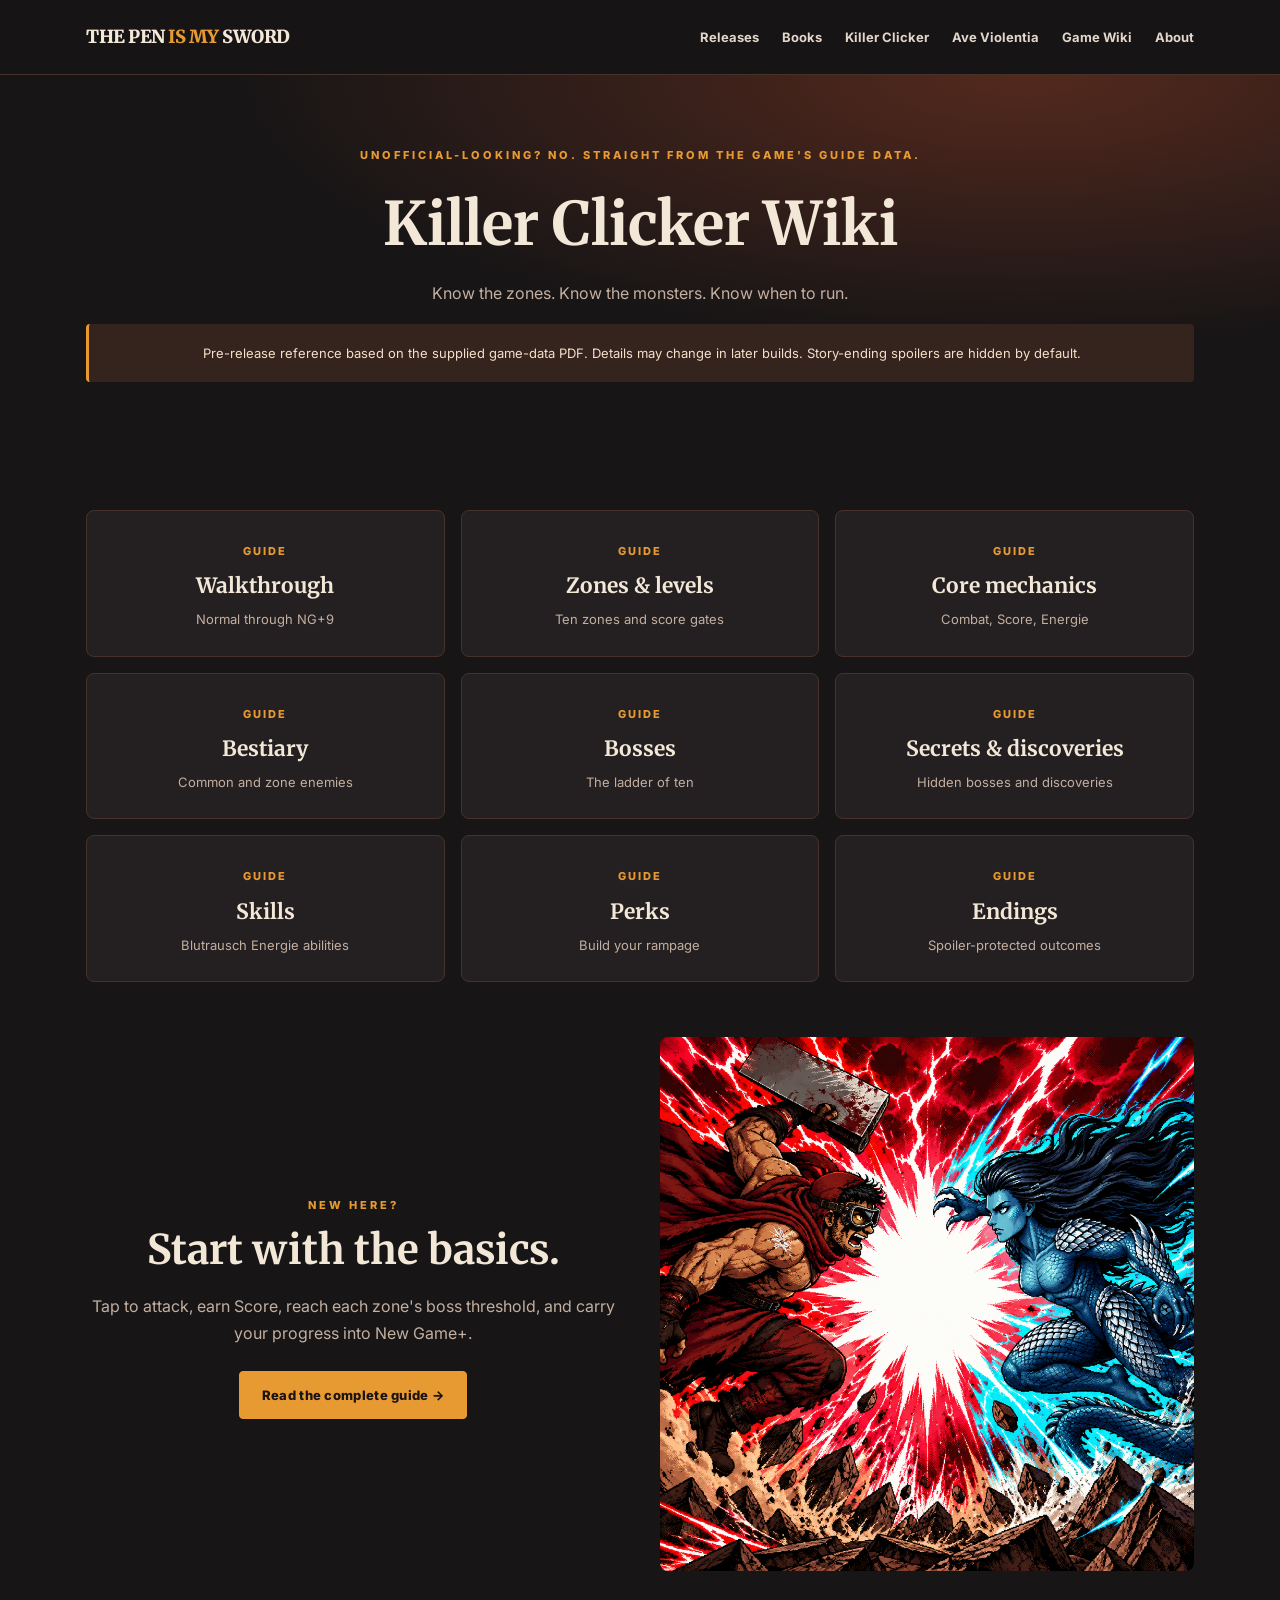
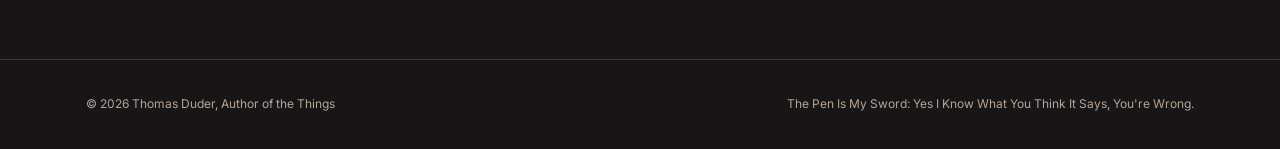
==== wiki/index.html @ efed11b5 "Add files via upload Adding wikiiiiiii!" ====
<!doctype html><html lang="en"><head><meta charset="utf-8"><meta name="viewport" content="width=device-width,initial-scale=1"><meta name="theme-color" content="#171516"><meta name="description" content="Thomas Duder, Author of the Things. Stories, games, music, and more."><title>Killer Clicker Wiki | The Pen Is My Sword</title><link rel="stylesheet" href="../style.css"></head><body><header class="nav"><div class="wrap navin"><a class="brand" href="../">THE PEN <em>IS MY</em> SWORD</a><nav class="links"><a href="../#releases">Releases</a><a href="../#books">Books</a><a href="../killer-clicker.html">Killer Clicker</a><a href="../ave-violentia.html">Ave Violentia</a><a href="../wiki/">Game Wiki</a><a href="../about.html">About</a></nav></div></header><div class="pagehero"><div class="wrap"><span class="eyebrow">Unofficial-looking? No. Straight from the game's guide data.</span><h1>Killer Clicker Wiki</h1><p>Know the zones. Know the monsters. Know when to run.</p><div class="notice small">Pre-release reference based on the supplied game-data PDF. Details may change in later builds. Story-ending spoilers are hidden by default.</div></div></div><section><div class="wrap"><div class="wiki-grid"><a class="tile" href="guide.html#walkthrough"><span class="label">Guide</span><h3>Walkthrough</h3><p>Normal through NG+9</p></a><a class="tile" href="guide.html#zones"><span class="label">Guide</span><h3>Zones & levels</h3><p>Ten zones and score gates</p></a><a class="tile" href="guide.html#mechanics"><span class="label">Guide</span><h3>Core mechanics</h3><p>Combat, Score, Energie</p></a><a class="tile" href="guide.html#bestiary"><span class="label">Guide</span><h3>Bestiary</h3><p>Common and zone enemies</p></a><a class="tile" href="guide.html#bosses"><span class="label">Guide</span><h3>Bosses</h3><p>The ladder of ten</p></a><a class="tile" href="guide.html#hidden"><span class="label">Guide</span><h3>Secrets & discoveries</h3><p>Hidden bosses and discoveries</p></a><a class="tile" href="guide.html#skills"><span class="label">Guide</span><h3>Skills</h3><p>Blutrausch Energie abilities</p></a><a class="tile" href="guide.html#perks"><span class="label">Guide</span><h3>Perks</h3><p>Build your rampage</p></a><a class="tile" href="guide.html#endings"><span class="label">Guide</span><h3>Endings</h3><p>Spoiler-protected outcomes</p></a></div><div style="margin-top:55px" class="wide"><div><span class="eyebrow">New here?</span><h2>Start with the basics.</h2><p>Tap to attack, earn Score, reach each zone's boss threshold, and carry your progress into New Game+.</p><a class="btn" href="guide.html">Read the complete guide →</a></div><img src="../assets/clash.png" alt="Killer Clicker promotional battle art"></div></div></section><footer class="footer"><div class="wrap"><span>© 2026 Thomas Duder, Author of the Things</span><span>The Pen Is My Sword: Yes I Know What You Think It Says, You're Wrong.</span></div></footer></body></html>
---- style.css ----
@import url('https://fonts.googleapis.com/css2?family=Merriweather:wght@400;700;900&family=Inter:wght@400;500;600;700;800&display=swap');:root{--bg:#171516;--panel:#242022;--ink:#f3e8d8;--muted:#c3afa0;--gold:#e89a32;--red:#aa3736}*{box-sizing:border-box}html{scroll-behavior:smooth}body{margin:0;background:var(--bg);color:var(--ink);font:16px/1.7 Inter,Arial,sans-serif}a{color:inherit}a:hover{color:var(--gold)}.wrap{max-width:1160px;margin:auto;padding:0 26px}.nav{position:sticky;top:0;z-index:20;background:#171516f0;border-bottom:1px solid #44332b;backdrop-filter:blur(12px)}.navin{display:flex;align-items:center;justify-content:space-between;gap:16px;min-height:74px}.brand{font-family:Merriweather,Georgia,serif;font-size:18px;font-weight:900;text-decoration:none;letter-spacing:-.5px}.brand em{color:var(--gold);font-style:normal}.links{display:flex;gap:23px;flex-wrap:wrap}.links a{font-size:13px;text-decoration:none;color:#e3d6ca;font-weight:700}.links a:hover{color:var(--gold)}.hero{position:relative;padding:115px 0 90px;overflow:hidden;background:radial-gradient(ellipse at 70% 0%,#602b1b 0%,transparent 48%),linear-gradient(145deg,#24191a,#171516 70%)}.eyebrow{text-transform:uppercase;letter-spacing:3px;font-size:11px;font-weight:800;color:var(--gold)}h1,h2,h3{font-family:Merriweather,Georgia,serif;line-height:1.22}h1{font-size:clamp(40px,6vw,77px);max-width:900px;margin:20px 0}h2{font-size:clamp(28px,3.2vw,44px);margin:8px 0 18px}h3{font-size:21px;margin:10px 0}p{color:var(--muted)}.hero p{font-size:clamp(16px,2vw,20px)}.rule{height:4px;width:82px;background:var(--gold);margin:24px 0;border-radius:9px}.btn{display:inline-block;border:1px solid var(--gold);background:var(--gold);color:#1b1412!important;font-weight:800;text-decoration:none;padding:12px 22px;border-radius:4px;font-size:13px;letter-spacing:.3px}.btn:hover{background:#ffb950}.btn.secondary{background:transparent;color:var(--ink)!important;border-color:#79614e}.btn.secondary:hover{border-color:var(--gold)}.actions{display:flex;gap:12px;flex-wrap:wrap;margin-top:27px}section{padding:88px 0}.sectionhead{margin-bottom:30px}.duo{display:grid;grid-template-columns:1fr 1fr;gap:24px}.feature{background:var(--panel);border:1px solid #44302c;border-radius:9px;overflow:hidden;display:flex;flex-direction:column}.feature img{width:100%;height:360px;object-fit:cover;display:block}.feature.game img{object-position:center 35%}.feature.album img{object-fit:contain;background:#120d0e;padding:16px}.feature .content{padding:28px;flex:1;display:flex;flex-direction:column;align-items:flex-start}.feature .content p{flex:1}.label{font-size:11px;letter-spacing:2px;color:var(--gold);font-weight:800;text-transform:uppercase}.books{background:#201a1a;border-block:1px solid #483027}.bookgrid{display:grid;grid-template-columns:200px 1fr 200px 1fr;gap:22px;align-items:center}.bookgrid img{width:100%;border-radius:4px;box-shadow:0 16px 35px #0008}.bookgrid h3{font-size:20px}.wide{display:grid;grid-template-columns:1fr 1fr;gap:40px;align-items:center}.wide img{width:100%;border-radius:8px}.footer{border-top:1px solid #483027;padding:34px 0;font-size:12px;color:#b6a498}.footer .wrap{display:flex;justify-content:space-between;gap:20px;flex-wrap:wrap}.notice{background:#35231e;border-left:3px solid var(--gold);padding:18px 22px;border-radius:4px;color:#f5dfc8}.pagehero{padding:65px 0 40px;background:radial-gradient(ellipse at 80% 0%,#54291d,transparent 55%)}.pagehero h1{font-size:clamp(35px,5vw,60px)}.simple{max-width:760px}.wiki-grid{display:grid;grid-template-columns:repeat(3,1fr);gap:16px}.tile{display:block;padding:25px;background:var(--panel);border:1px solid #47322a;border-radius:8px;text-decoration:none}.tile:hover{border-color:var(--gold);color:var(--ink)}.tile p{font-size:13px;margin:8px 0 0}.wiki-body{padding:45px 0 90px}.wiki-body h2{margin-top:52px;border-bottom:1px solid #5b4032;padding-bottom:12px}.wiki-body h3{margin-top:32px}table{border-collapse:collapse;width:100%;font-size:14px;margin:20px 0 35px}th{text-align:left;color:var(--gold);background:#302323}th,td{padding:11px 13px;border-bottom:1px solid #493730;vertical-align:top}tr:nth-child(even) td{background:#201c1d}.tablewrap{overflow-x:auto}details{border:1px solid #7d493a;padding:22px;border-radius:8px;background:#261a1b;margin:24px 0}summary{cursor:pointer;color:#f1b98b;font-weight:800}.small{font-size:13px}.tag{display:inline-block;color:#f1bc7a;border:1px solid #81512c;border-radius:3px;font-size:11px;padding:3px 8px;margin-bottom:12px}.credits{font-size:12px;color:#ab9484}@media(max-width:800px){.links{gap:10px}.navin{align-items:flex-start;flex-direction:column;padding:17px 0}.hero{padding:75px 0}.duo,.wide{grid-template-columns:1fr}.bookgrid{grid-template-columns:120px 1fr;gap:16px}.wiki-grid{grid-template-columns:1fr 1fr}.feature img{height:310px}}@media(max-width:520px){.wrap{padding:0 18px}.links a{font-size:11px}.wiki-grid{grid-template-columns:1fr}.bookgrid{grid-template-columns:105px 1fr}.bookgrid h3{font-size:16px}.bookgrid p{font-size:13px}section{padding:55px 0}}
/* V2: centered editorial headings and refined responsive layout */
.hero .wrap,.pagehero .wrap,.sectionhead{text-align:center}
.hero h1,.pagehero h1{margin-left:auto;margin-right:auto}
.hero .rule{margin:24px auto}
.hero .actions{justify-content:center}
.sectionhead{max-width:850px;margin-left:auto;margin-right:auto;margin-bottom:36px}
.feature .content{align-items:center;text-align:center}
.feature .content .btn{margin-top:auto}
.bookgrid h3,.bookgrid .label{text-align:center}
.bookgrid>div{text-align:center}
.wide>div{text-align:center}
.wide>div .btn{margin-top:8px}
.wiki-grid .tile{text-align:center}
.wiki-body h2{text-align:center}
@media(max-width:900px){.navin{justify-content:center;flex-wrap:wrap;padding:12px 0}.links{justify-content:center;gap:12px 18px}.hero{padding:88px 0 72px}.feature img{height:300px}.bookgrid{grid-template-columns:160px 1fr 160px 1fr;gap:16px}}
@media(max-width:700px){.navin{flex-direction:column;align-items:center}.brand{text-align:center}.links{justify-content:center}.duo,.wide{grid-template-columns:1fr}.bookgrid{grid-template-columns:minmax(100px,145px) minmax(0,1fr)}.bookgrid img{max-width:145px;margin:auto}.bookgrid>div{text-align:center}.feature img{height:290px}.wiki-grid{grid-template-columns:repeat(2,minmax(0,1fr))}.hero{padding:72px 0 60px}}
@media(max-width:520px){.hero h1{font-size:clamp(35px,10vw,52px)}.hero .actions{flex-direction:column;align-items:stretch;max-width:300px;margin:25px auto 0}.hero .actions .btn{text-align:center}.links{gap:9px 13px}.links a{font-size:12px}.feature img{height:245px}.feature .content{padding:22px}.bookgrid{grid-template-columns:100px minmax(0,1fr);gap:13px}.bookgrid .btn{font-size:11px;padding:10px 12px}.wiki-grid{grid-template-columns:1fr}.wide{gap:22px}.footer .wrap{justify-content:center;text-align:center}section{padding:58px 0}}
@media(prefers-reduced-motion:reduce){html{scroll-behavior:auto}}

/* Author portrait slot, available when the actual portrait is supplied. */
.author-portrait{width:112px;height:112px;object-fit:cover;border-radius:50%;border:3px solid #E89A32;display:block;margin:0 auto 1.25rem}
@media(max-width:600px){.author-portrait{width:88px;height:88px}}

/* V4: official author portrait. */
.author-portrait-about{width:160px;height:160px;object-position:center 26%}
@media(max-width:600px){.author-portrait-about{width:124px;height:124px}}

/* Playtester checklist */
.playtest-content{max-width:850px;margin:36px auto 0}.playtest-content h2{font-size:clamp(23px,3vw,32px);margin-top:40px;border-bottom:1px solid #5b4032;padding-bottom:10px}.playtest-content li{margin-bottom:12px;color:var(--muted)}.playtest-content li::marker{color:var(--gold)}.playtest-content p{margin-bottom:18px}.playtest-content h3{color:var(--gold);margin-top:25px}button.btn{cursor:pointer;font-family:inherit}#checklist-copy-text:not([hidden]){display:block;width:100%;min-height:350px;margin:22px 0;padding:14px;background:var(--panel);color:var(--ink);border:1px solid var(--gold)}

/* Contact links */
.contact-links{list-style:none;padding-left:0;display:grid;grid-template-columns:repeat(auto-fit,minmax(190px,1fr));gap:12px;margin:20px 0 36px}.contact-links li{margin:0}.contact-links a{display:block;padding:14px 18px;border:1px solid #5b4032;border-radius:8px;text-decoration:none}.contact-links a:hover,.contact-links a:focus-visible{border-color:var(--gold)}
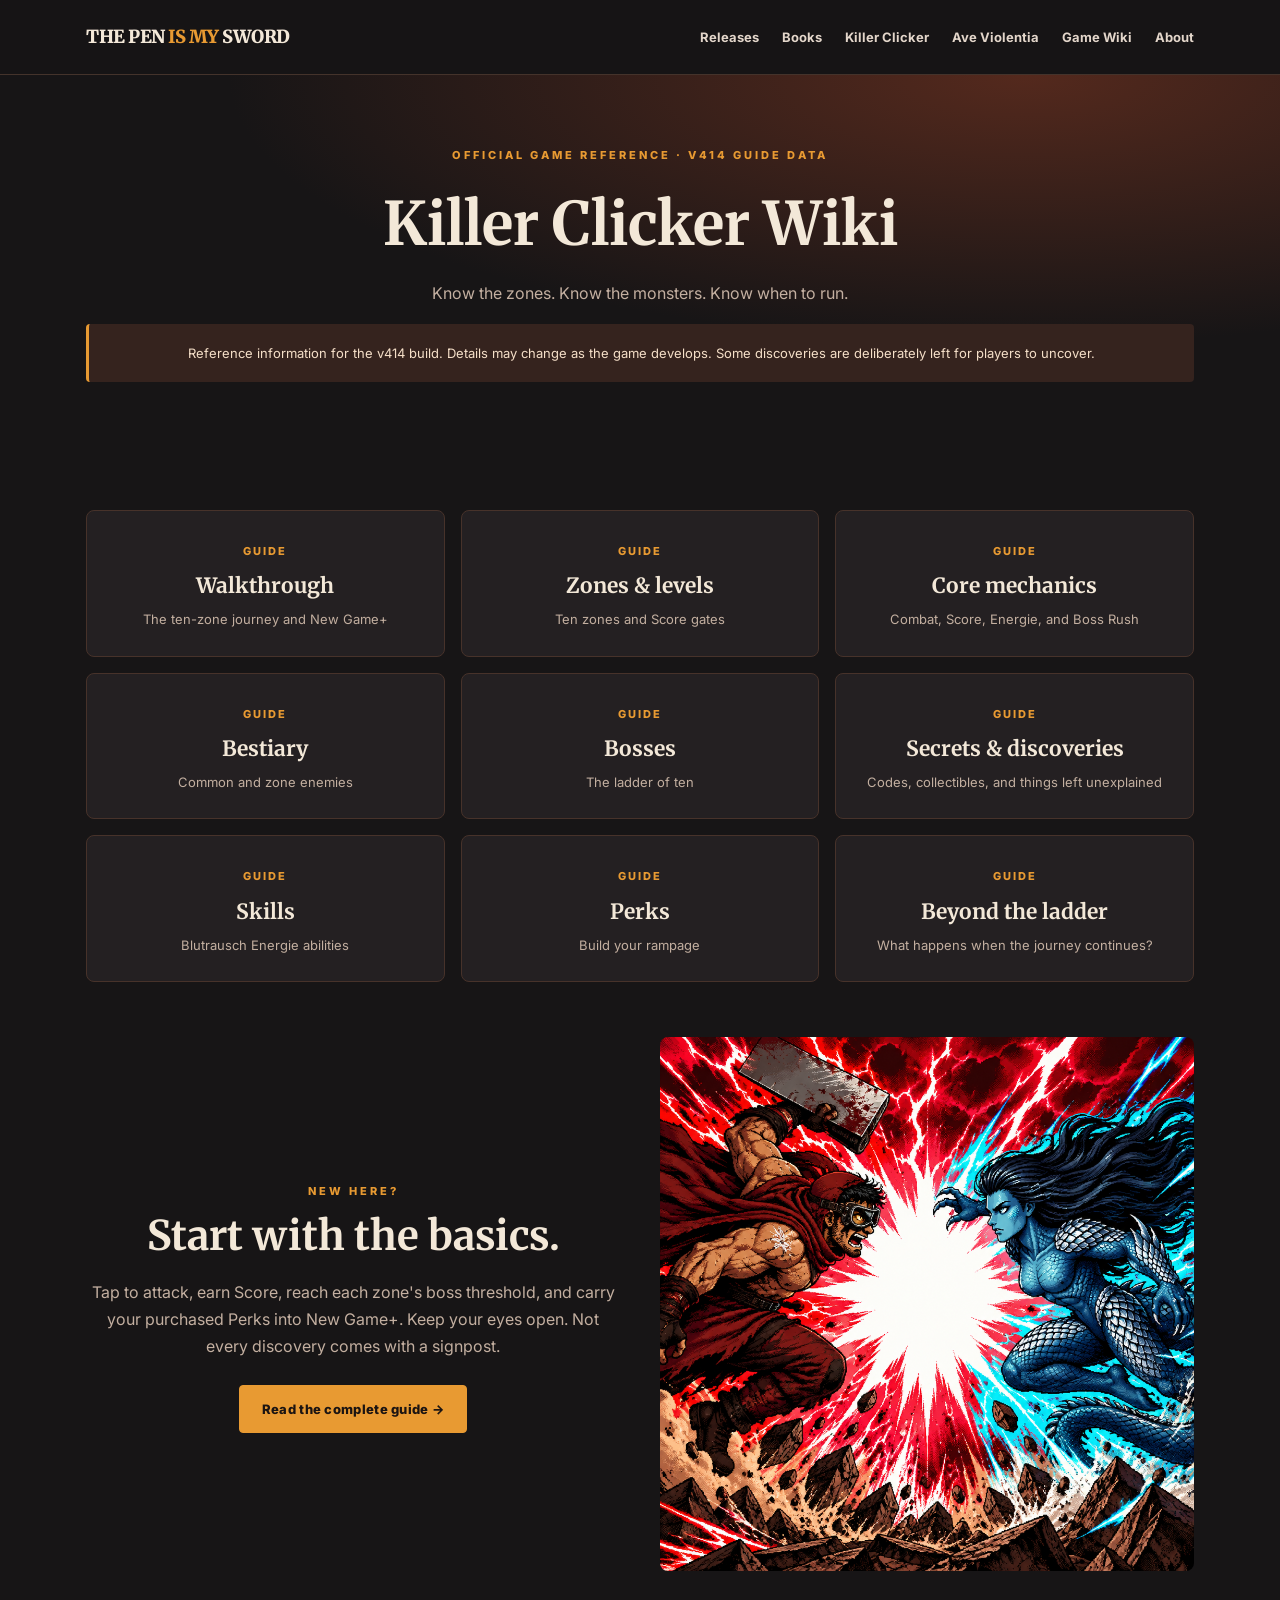
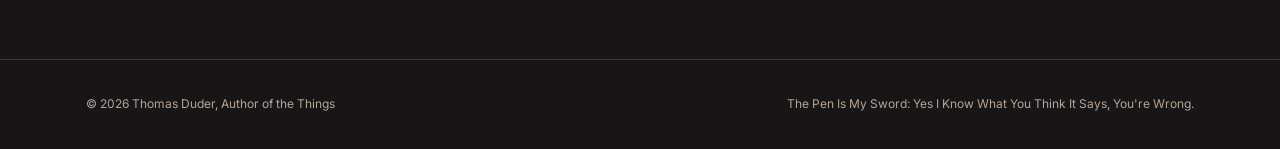
==== commit 572dc117: "Add files via upload Annnnnd updated index!" ====
--- a/wiki/index.html
+++ b/wiki/index.html
@@ -1 +1,27 @@
-<!doctype html><html lang="en"><head><meta charset="utf-8"><meta name="viewport" content="width=device-width,initial-scale=1"><meta name="theme-color" content="#171516"><meta name="description" content="Thomas Duder, Author of the Things. Stories, games, music, and more."><title>Killer Clicker Wiki | The Pen Is My Sword</title><link rel="stylesheet" href="../style.css"></head><body><header class="nav"><div class="wrap navin"><a class="brand" href="../">THE PEN <em>IS MY</em> SWORD</a><nav class="links"><a href="../#releases">Releases</a><a href="../#books">Books</a><a href="../killer-clicker.html">Killer Clicker</a><a href="../ave-violentia.html">Ave Violentia</a><a href="../wiki/">Game Wiki</a><a href="../about.html">About</a></nav></div></header><div class="pagehero"><div class="wrap"><span class="eyebrow">Unofficial-looking? No. Straight from the game's guide data.</span><h1>Killer Clicker Wiki</h1><p>Know the zones. Know the monsters. Know when to run.</p><div class="notice small">Pre-release reference based on the supplied game-data PDF. Details may change in later builds. Story-ending spoilers are hidden by default.</div></div></div><section><div class="wrap"><div class="wiki-grid"><a class="tile" href="guide.html#walkthrough"><span class="label">Guide</span><h3>Walkthrough</h3><p>Normal through NG+9</p></a><a class="tile" href="guide.html#zones"><span class="label">Guide</span><h3>Zones & levels</h3><p>Ten zones and score gates</p></a><a class="tile" href="guide.html#mechanics"><span class="label">Guide</span><h3>Core mechanics</h3><p>Combat, Score, Energie</p></a><a class="tile" href="guide.html#bestiary"><span class="label">Guide</span><h3>Bestiary</h3><p>Common and zone enemies</p></a><a class="tile" href="guide.html#bosses"><span class="label">Guide</span><h3>Bosses</h3><p>The ladder of ten</p></a><a class="tile" href="guide.html#hidden"><span class="label">Guide</span><h3>Secrets & discoveries</h3><p>Hidden bosses and discoveries</p></a><a class="tile" href="guide.html#skills"><span class="label">Guide</span><h3>Skills</h3><p>Blutrausch Energie abilities</p></a><a class="tile" href="guide.html#perks"><span class="label">Guide</span><h3>Perks</h3><p>Build your rampage</p></a><a class="tile" href="guide.html#endings"><span class="label">Guide</span><h3>Endings</h3><p>Spoiler-protected outcomes</p></a></div><div style="margin-top:55px" class="wide"><div><span class="eyebrow">New here?</span><h2>Start with the basics.</h2><p>Tap to attack, earn Score, reach each zone's boss threshold, and carry your progress into New Game+.</p><a class="btn" href="guide.html">Read the complete guide →</a></div><img src="../assets/clash.png" alt="Killer Clicker promotional battle art"></div></div></section><footer class="footer"><div class="wrap"><span>© 2026 Thomas Duder, Author of the Things</span><span>The Pen Is My Sword: Yes I Know What You Think It Says, You're Wrong.</span></div></footer></body></html>+<!doctype html>
+<html lang="en">
+<head>
+  <meta charset="utf-8">
+  <meta name="viewport" content="width=device-width,initial-scale=1">
+  <meta name="theme-color" content="#171516">
+  <meta name="description" content="Killer Clicker official game wiki. Explore zones, enemies, combat, skills, perks, and discoveries.">
+  <title>Killer Clicker Wiki | The Pen Is My Sword</title>
+  <link rel="stylesheet" href="../style.css">
+</head>
+<body>
+<header class="nav"><div class="wrap navin"><a class="brand" href="../">THE PEN <em>IS MY</em> SWORD</a><nav class="links"><a href="../#releases">Releases</a><a href="../#books">Books</a><a href="../killer-clicker.html">Killer Clicker</a><a href="../ave-violentia.html">Ave Violentia</a><a href="../wiki/">Game Wiki</a><a href="../about.html">About</a></nav></div></header>
+<div class="pagehero"><div class="wrap"><span class="eyebrow">Official game reference · v414 guide data</span><h1>Killer Clicker Wiki</h1><p>Know the zones. Know the monsters. Know when to run.</p><div class="notice small">Reference information for the v414 build. Details may change as the game develops. Some discoveries are deliberately left for players to uncover.</div></div></div>
+<section><div class="wrap"><div class="wiki-grid">
+<a class="tile" href="guide.html#walkthrough"><span class="label">Guide</span><h3>Walkthrough</h3><p>The ten-zone journey and New Game+</p></a>
+<a class="tile" href="guide.html#zones"><span class="label">Guide</span><h3>Zones &amp; levels</h3><p>Ten zones and Score gates</p></a>
+<a class="tile" href="guide.html#mechanics"><span class="label">Guide</span><h3>Core mechanics</h3><p>Combat, Score, Energie, and Boss Rush</p></a>
+<a class="tile" href="guide.html#bestiary"><span class="label">Guide</span><h3>Bestiary</h3><p>Common and zone enemies</p></a>
+<a class="tile" href="guide.html#bosses"><span class="label">Guide</span><h3>Bosses</h3><p>The ladder of ten</p></a>
+<a class="tile" href="guide.html#hidden"><span class="label">Guide</span><h3>Secrets &amp; discoveries</h3><p>Codes, collectibles, and things left unexplained</p></a>
+<a class="tile" href="guide.html#skills"><span class="label">Guide</span><h3>Skills</h3><p>Blutrausch Energie abilities</p></a>
+<a class="tile" href="guide.html#perks"><span class="label">Guide</span><h3>Perks</h3><p>Build your rampage</p></a>
+<a class="tile" href="guide.html#endings"><span class="label">Guide</span><h3>Beyond the ladder</h3><p>What happens when the journey continues?</p></a>
+</div><div style="margin-top:55px" class="wide"><div><span class="eyebrow">New here?</span><h2>Start with the basics.</h2><p>Tap to attack, earn Score, reach each zone's boss threshold, and carry your purchased Perks into New Game+. Keep your eyes open. Not every discovery comes with a signpost.</p><a class="btn" href="guide.html">Read the complete guide →</a></div><img src="../assets/clash.png" alt="Killer Clicker promotional battle art"></div></div></section>
+<footer class="footer"><div class="wrap"><span>© 2026 Thomas Duder, Author of the Things</span><span>The Pen Is My Sword: Yes I Know What You Think It Says, You're Wrong.</span></div></footer>
+</body>
+</html>
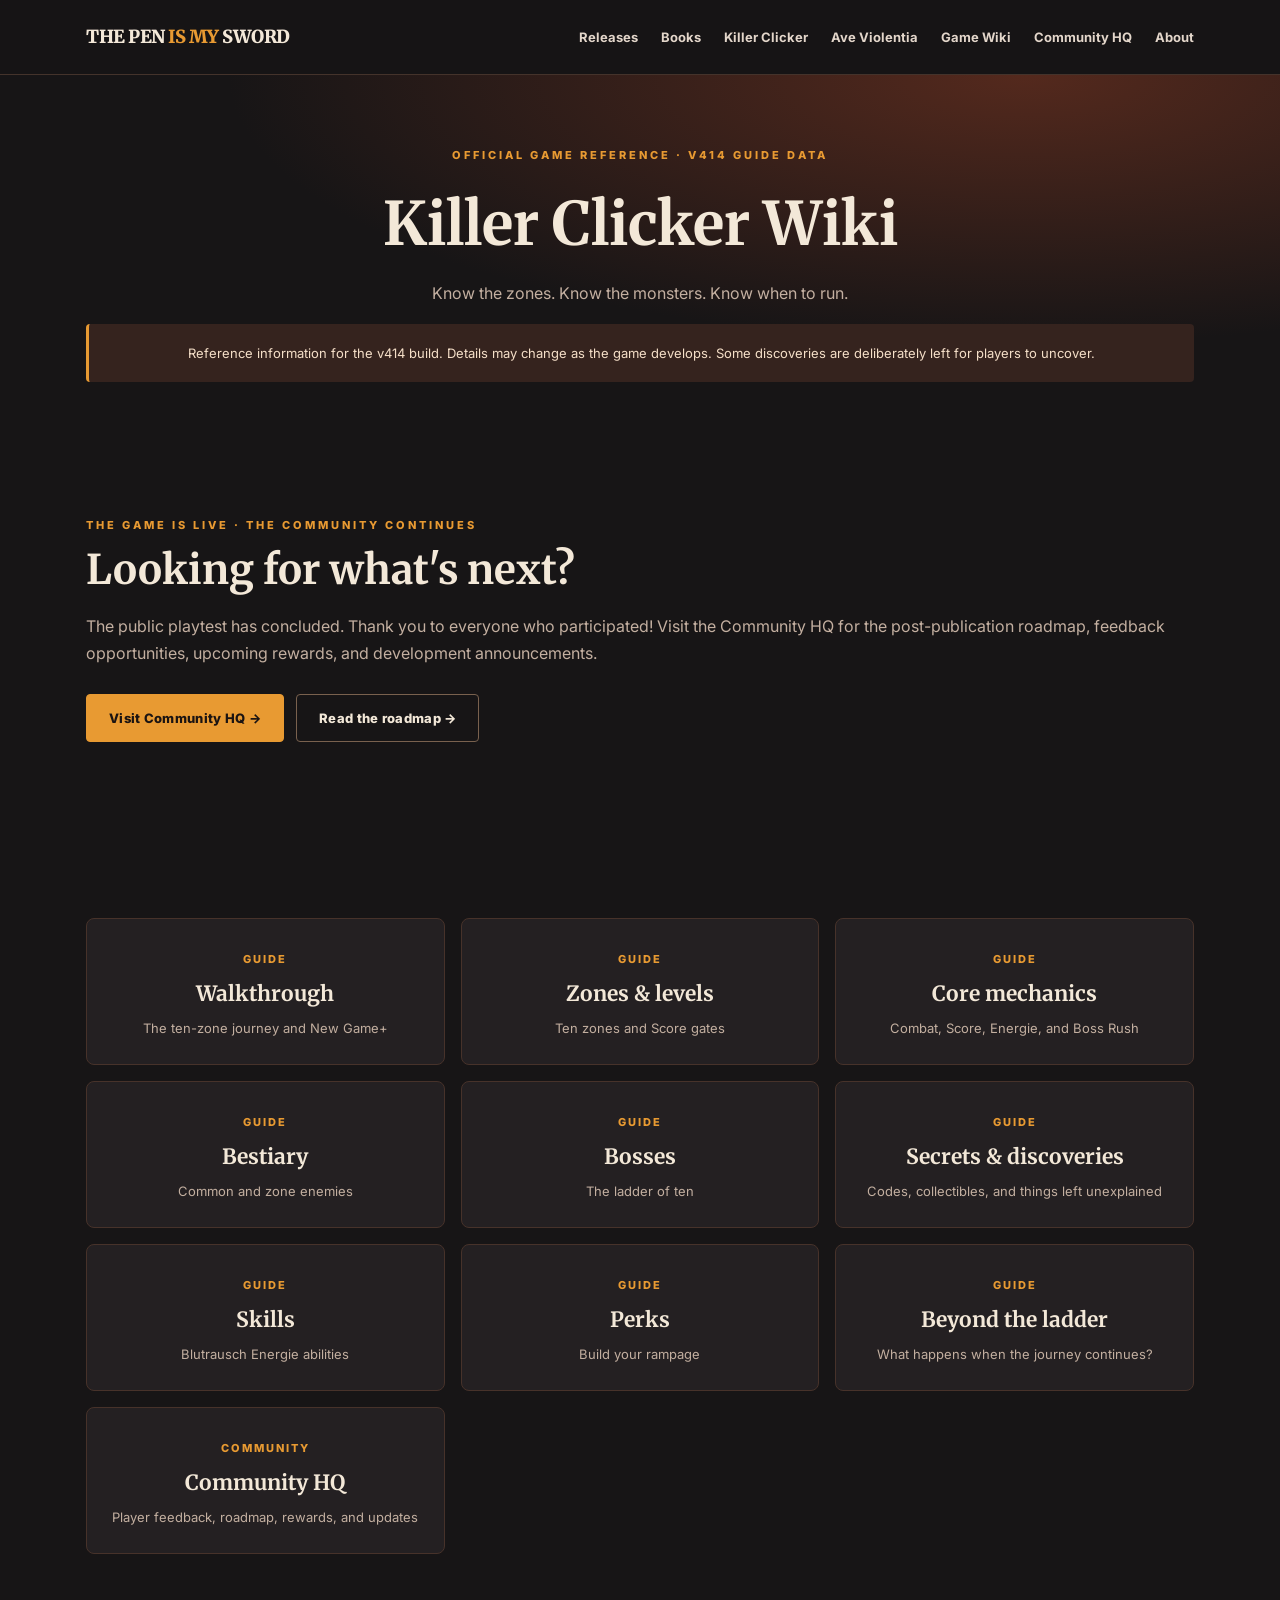
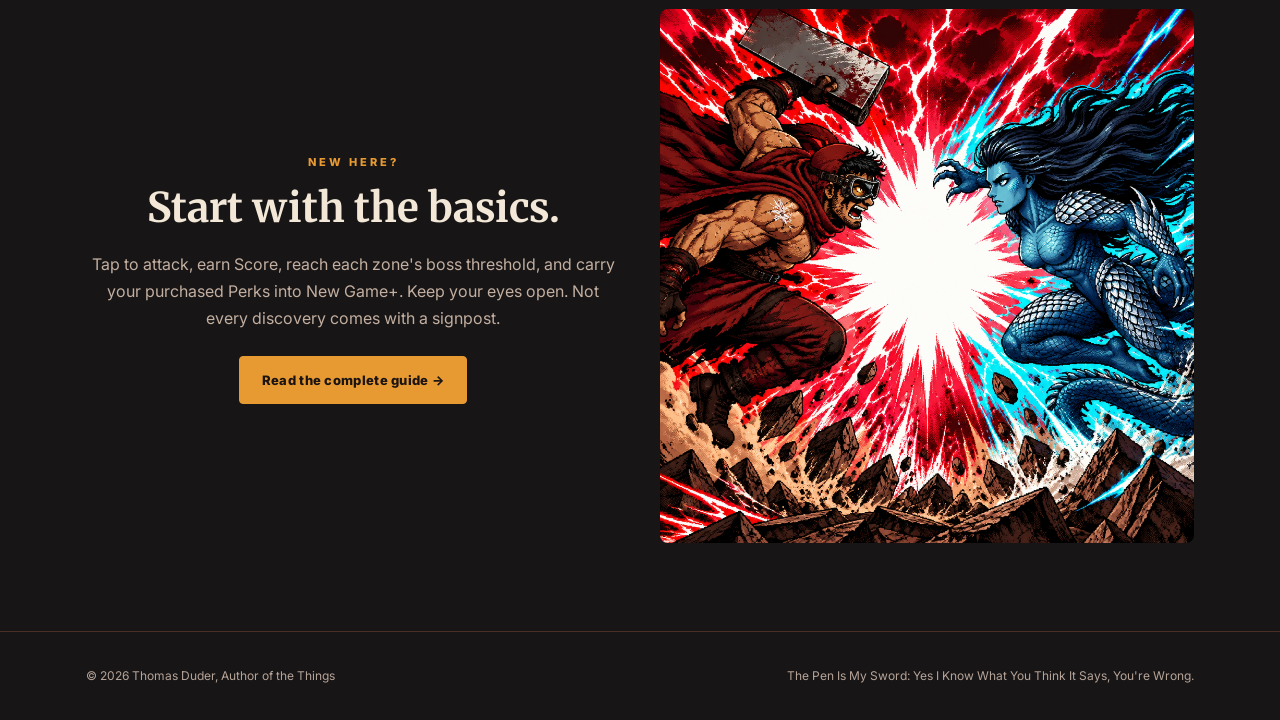
==== commit 62a86022: "Add files via upload Updating for live Killer Clicker information." ====
--- a/wiki/index.html
+++ b/wiki/index.html
@@ -1,17 +1,18 @@
-<!doctype html>
+<!DOCTYPE html>
+
 <html lang="en">
 <head>
-  <meta charset="utf-8">
-  <meta name="viewport" content="width=device-width,initial-scale=1">
-  <meta name="theme-color" content="#171516">
-  <meta name="description" content="Killer Clicker official game wiki. Explore zones, enemies, combat, skills, perks, and discoveries.">
-  <title>Killer Clicker Wiki | The Pen Is My Sword</title>
-  <link rel="stylesheet" href="../style.css">
+<meta charset="utf-8"/>
+<meta content="width=device-width,initial-scale=1" name="viewport"/>
+<meta content="#171516" name="theme-color"/>
+<meta content="Killer Clicker official game wiki. Explore zones, enemies, combat, skills, perks, and discoveries." name="description"/>
+<title>Killer Clicker Wiki | The Pen Is My Sword</title>
+<link href="../style.css" rel="stylesheet"/>
 </head>
 <body>
-<header class="nav"><div class="wrap navin"><a class="brand" href="../">THE PEN <em>IS MY</em> SWORD</a><nav class="links"><a href="../#releases">Releases</a><a href="../#books">Books</a><a href="../killer-clicker.html">Killer Clicker</a><a href="../ave-violentia.html">Ave Violentia</a><a href="../wiki/">Game Wiki</a><a href="../about.html">About</a></nav></div></header>
+<header class="nav"><div class="wrap navin"><a class="brand" href="../">THE PEN <em>IS MY</em> SWORD</a><nav class="links"><a href="../#releases">Releases</a><a href="../#books">Books</a><a href="../killer-clicker.html">Killer Clicker</a><a href="../ave-violentia.html">Ave Violentia</a><a href="../wiki/">Game Wiki</a><a href="../killer-clicker-playtest.html">Community HQ</a><a href="../about.html">About</a></nav></div></header>
 <div class="pagehero"><div class="wrap"><span class="eyebrow">Official game reference · v414 guide data</span><h1>Killer Clicker Wiki</h1><p>Know the zones. Know the monsters. Know when to run.</p><div class="notice small">Reference information for the v414 build. Details may change as the game develops. Some discoveries are deliberately left for players to uncover.</div></div></div>
-<section><div class="wrap"><div class="wiki-grid">
+<section><div class="wrap"><span class="eyebrow">The game is live · The community continues</span><h2>Looking for what's next?</h2><p>The public playtest has concluded.  Thank you to everyone who participated!  Visit the Community HQ for the post-publication roadmap, feedback opportunities, upcoming rewards, and development announcements.</p><div class="actions"><a class="btn" href="../killer-clicker-playtest.html">Visit Community HQ →</a><a class="btn secondary" href="../killer-clicker-playtest.html#roadmap">Read the roadmap →</a></div></div></section><section><div class="wrap"><div class="wiki-grid">
 <a class="tile" href="guide.html#walkthrough"><span class="label">Guide</span><h3>Walkthrough</h3><p>The ten-zone journey and New Game+</p></a>
 <a class="tile" href="guide.html#zones"><span class="label">Guide</span><h3>Zones &amp; levels</h3><p>Ten zones and Score gates</p></a>
 <a class="tile" href="guide.html#mechanics"><span class="label">Guide</span><h3>Core mechanics</h3><p>Combat, Score, Energie, and Boss Rush</p></a>
@@ -21,7 +22,7 @@
 <a class="tile" href="guide.html#skills"><span class="label">Guide</span><h3>Skills</h3><p>Blutrausch Energie abilities</p></a>
 <a class="tile" href="guide.html#perks"><span class="label">Guide</span><h3>Perks</h3><p>Build your rampage</p></a>
 <a class="tile" href="guide.html#endings"><span class="label">Guide</span><h3>Beyond the ladder</h3><p>What happens when the journey continues?</p></a>
-</div><div style="margin-top:55px" class="wide"><div><span class="eyebrow">New here?</span><h2>Start with the basics.</h2><p>Tap to attack, earn Score, reach each zone's boss threshold, and carry your purchased Perks into New Game+. Keep your eyes open. Not every discovery comes with a signpost.</p><a class="btn" href="guide.html">Read the complete guide →</a></div><img src="../assets/clash.png" alt="Killer Clicker promotional battle art"></div></div></section>
+<a class="tile" href="../killer-clicker-playtest.html"><span class="label">Community</span><h3>Community HQ</h3><p>Player feedback, roadmap, rewards, and updates</p></a></div><div class="wide" style="margin-top:55px"><div><span class="eyebrow">New here?</span><h2>Start with the basics.</h2><p>Tap to attack, earn Score, reach each zone's boss threshold, and carry your purchased Perks into New Game+. Keep your eyes open. Not every discovery comes with a signpost.</p><a class="btn" href="guide.html">Read the complete guide →</a></div><img alt="Killer Clicker promotional battle art" src="../assets/clash.png"/></div></div></section>
 <footer class="footer"><div class="wrap"><span>© 2026 Thomas Duder, Author of the Things</span><span>The Pen Is My Sword: Yes I Know What You Think It Says, You're Wrong.</span></div></footer>
 </body>
 </html>
